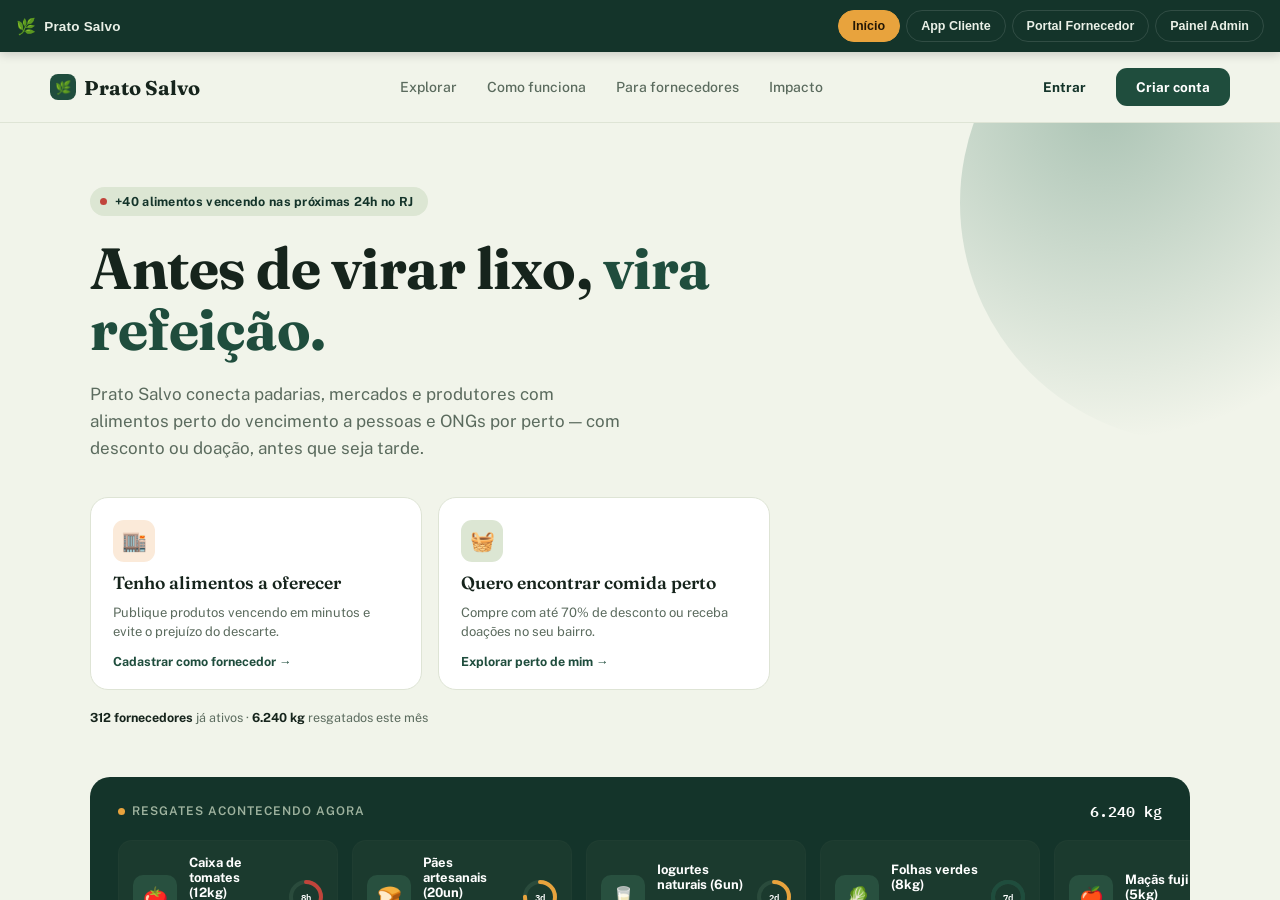
==== prato-salvo/index.html @ ed72ec83 "Add files via upload" ====
<!DOCTYPE html>
<html lang="pt-BR">
<head>
<meta charset="UTF-8">
<meta name="viewport" content="width=device-width, initial-scale=1">
<title>Prato Salvo — Plataforma Completa</title>

<!--
  ===========================================================================
  index.html — SHELL / ROUTER da plataforma Prato Salvo
  ===========================================================================
  Este arquivo NÃO contém nenhuma regra de negócio das páginas — ele
  apenas monta a barra de navegação fixa e os 4 <iframe> que carregam,
  cada um isoladamente, uma das áreas do produto:

      pages/landing/landing.html         -> site institucional
      pages/cliente/cliente.html         -> app do cliente (mobile)
      pages/fornecedor/fornecedor.html   -> portal do fornecedor
      pages/admin/admin.html             -> painel administrativo

  Ver assets/shell/shell.js para a lógica de troca de views e o
  README.md na raiz do projeto para a visão geral da arquitetura.
  ===========================================================================
-->

<link rel="stylesheet" href="assets/shell/shell.css">
</head>
<body>

<!-- Barra de navegação fixa: troca entre as 4 áreas da plataforma -->
<div id="ps-topbar">
  <div class="ps-logo"><span class="leaf">🌿</span> Prato Salvo</div>
  <div id="ps-nav">
    <button data-view="landing" class="on">Início</button>
    <button data-view="cliente">App Cliente</button>
    <button data-view="fornecedor">Portal Fornecedor</button>
    <button data-view="admin">Painel Admin</button>
  </div>
</div>

<!-- Cada página vive isolada no seu próprio iframe (ver shell.js) -->
<div id="ps-views">
  <div class="ps-view on" id="view-landing">
    <iframe src="pages/landing/landing.html" title="Prato Salvo — Início"></iframe>
  </div>
  <div class="ps-view" id="view-cliente">
    <iframe src="pages/cliente/cliente.html" title="Prato Salvo — App do Cliente"></iframe>
  </div>
  <div class="ps-view" id="view-fornecedor">
    <iframe src="pages/fornecedor/fornecedor.html" title="Prato Salvo — Portal do Fornecedor"></iframe>
  </div>
  <div class="ps-view" id="view-admin">
    <iframe src="pages/admin/admin.html" title="Prato Salvo — Painel Administrativo"></iframe>
  </div>
</div>

<!-- Modal exibido ao clicar em "Entrar" / "Criar conta" na landing -->
<div id="ps-picker-overlay">
  <div id="ps-picker">
    <h3>Entrar no Prato Salvo</h3>
    <p>Escolha como você quer continuar:</p>
    <div class="opt" data-view="cliente"><span class="ic">🧺</span> Sou cliente — quero encontrar comida</div>
    <div class="opt" data-view="fornecedor"><span class="ic">🏬</span> Sou fornecedor — quero anunciar alimentos</div>
    <div class="opt" data-view="admin"><span class="ic">🛠️</span> Sou da equipe — painel administrativo</div>
    <button id="ps-picker-close">Cancelar</button>
  </div>
</div>

<script src="assets/shell/shell.js"></script>
</body>
</html>
---- prato-salvo/assets/shell/shell.css ----
/**
 * shell.css
 * ---------------------------------------------------------------
 * Estilos do "shell" (casca) da plataforma: a barra de navegação
 * fixa no topo, o container dos iframes e o modal de "Entrar /
 * Criar conta". Este é o ÚNICO CSS que vive fora dos iframes —
 * por isso usa nomes de variáveis prefixados com --shell- para
 * nunca colidir com as variáveis internas de cada página.
 * ---------------------------------------------------------------
 */

:root {
  --shell-bg: #14342A;
  --shell-ink: #EAF0E7;
  --shell-accent: #E8A33D;
  --shell-line: rgba(255, 255, 255, .12);
}

* {
  box-sizing: border-box;
}

html,
body {
  margin: 0;
  padding: 0;
  height: 100%;
  font-family: 'Segoe UI', Arial, sans-serif;
}

/* -------------------- barra de navegação -------------------- */

#ps-topbar {
  position: fixed;
  top: 0;
  left: 0;
  right: 0;
  height: 52px;
  z-index: 1000;
  background: var(--shell-bg);
  color: var(--shell-ink);
  display: flex;
  align-items: center;
  justify-content: space-between;
  padding: 0 16px;
  box-shadow: 0 2px 10px rgba(0, 0, 0, .18);
  font-size: 13.5px;
}

#ps-topbar .ps-logo {
  display: flex;
  align-items: center;
  gap: 8px;
  font-weight: 700;
  letter-spacing: .2px;
  white-space: nowrap;
}

#ps-topbar .ps-logo .leaf {
  font-size: 16px;
}

#ps-nav {
  display: flex;
  gap: 6px;
  flex-wrap: wrap;
}

#ps-nav button {
  background: transparent;
  border: 1px solid var(--shell-line);
  color: var(--shell-ink);
  font-size: 12.5px;
  font-weight: 600;
  padding: 8px 14px;
  border-radius: 999px;
  cursor: pointer;
  transition: .15s ease;
}

#ps-nav button:hover {
  background: rgba(255, 255, 255, .08);
}

/* view ativa fica destacada na barra */
#ps-nav button.on {
  background: var(--shell-accent);
  color: #241705;
  border-color: var(--shell-accent);
}

/* -------------------- área dos iframes -------------------- */

#ps-views {
  position: fixed;
  top: 52px;
  left: 0;
  right: 0;
  bottom: 0;
  background: #fff;
}

/* cada "view" ocupa toda a área disponível; apenas a .on é exibida.
   Usar display:none (em vez de destruir o iframe) preserva o estado
   de cada página (scroll, formulário, filtros...) ao trocar de aba. */
.ps-view {
  position: absolute;
  inset: 0;
  display: none;
}

.ps-view.on {
  display: block;
}

.ps-view iframe {
  width: 100%;
  height: 100%;
  border: none;
  display: block;
}

/* -------------------- modal "Entrar / Criar conta" -------------------- */

#ps-picker-overlay {
  position: fixed;
  inset: 0;
  background: rgba(20, 52, 42, .55);
  backdrop-filter: blur(2px);
  display: none;
  align-items: center;
  justify-content: center;
  z-index: 2000;
  padding: 20px;
}

#ps-picker-overlay.on {
  display: flex;
}

#ps-picker {
  background: #fff;
  border-radius: 20px;
  padding: 28px 26px;
  width: 100%;
  max-width: 380px;
  box-shadow: 0 30px 70px rgba(0, 0, 0, .35);
  font-family: 'Segoe UI', Arial, sans-serif;
}

#ps-picker h3 {
  margin: 0 0 6px;
  font-size: 18px;
  color: #16241C;
}

#ps-picker p {
  margin: 0 0 18px;
  font-size: 13px;
  color: #5B6B5E;
}

#ps-picker .opt {
  display: flex;
  align-items: center;
  gap: 12px;
  width: 100%;
  text-align: left;
  background: #F1F4EA;
  border: 1px solid #DEE4D5;
  border-radius: 14px;
  padding: 13px 14px;
  margin-bottom: 10px;
  cursor: pointer;
  font-size: 13.5px;
  font-weight: 600;
  color: #16241C;
}

#ps-picker .opt:hover {
  background: #E4EBDA;
}

#ps-picker .opt .ic {
  font-size: 18px;
}

#ps-picker-close {
  margin-top: 4px;
  width: 100%;
  text-align: center;
  background: none;
  border: none;
  color: #5B6B5E;
  font-size: 12.5px;
  padding: 8px;
  cursor: pointer;
}

/* -------------------- responsivo -------------------- */

@media (max-width: 640px) {
  #ps-topbar {
    height: auto;
    flex-wrap: wrap;
    gap: 8px;
    padding: 10px 12px;
  }

  #ps-views {
    top: 88px;
  }
}
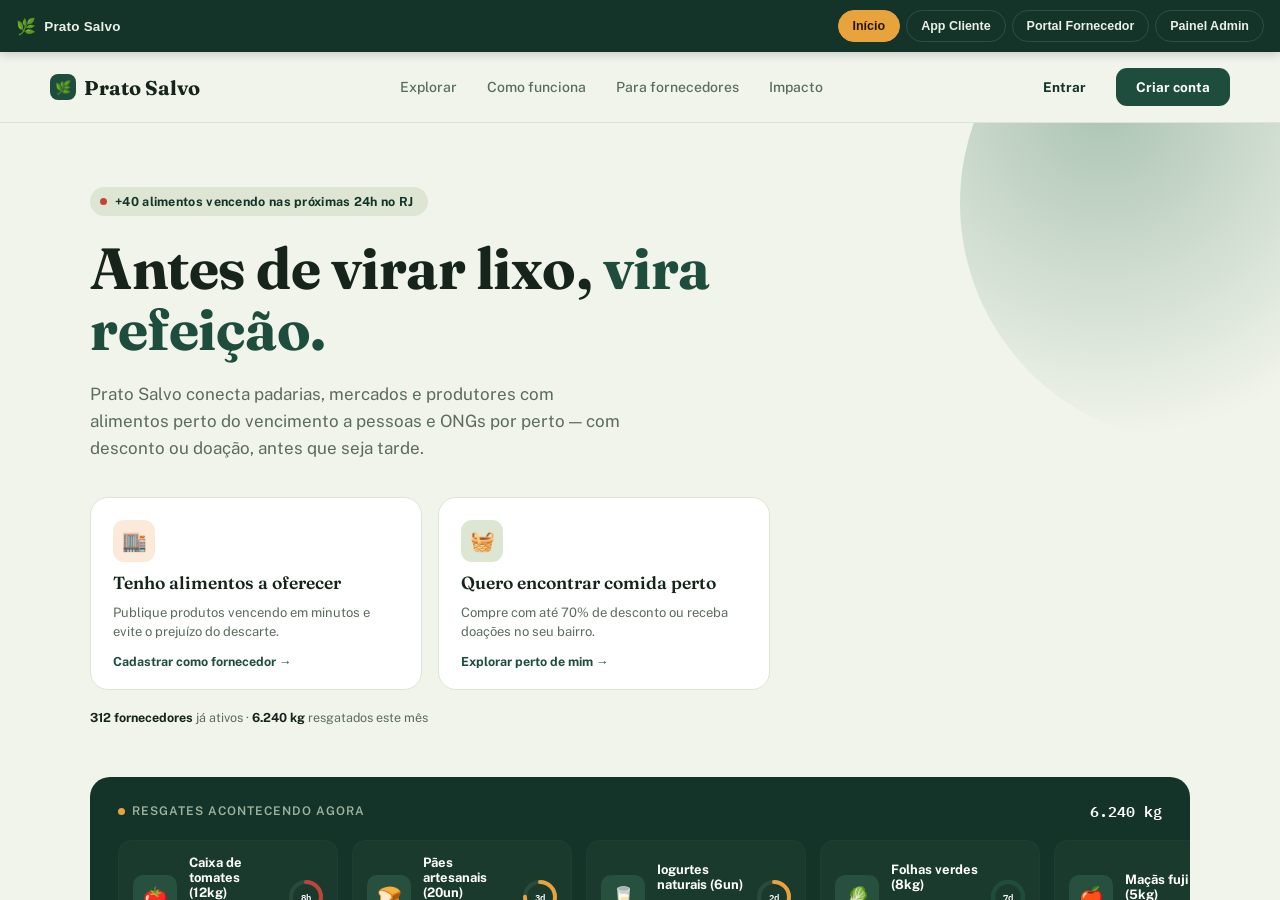
==== commit 048dd3d5: "Implementa navegação e tela inicial do Prato Salvo" ====
--- a/prato-salvo/index.html
+++ b/prato-salvo/index.html
@@ -44,7 +44,7 @@
     <iframe src="pages/landing/landing.html" title="Prato Salvo — Início"></iframe>
   </div>
   <div class="ps-view" id="view-cliente">
-    <iframe src="pages/cliente/cliente.html" title="Prato Salvo — App do Cliente"></iframe>
+    <iframe src="pages/cliente/2-app-cliente.html" title="Prato Salvo — App do Cliente"></iframe>
   </div>
   <div class="ps-view" id="view-fornecedor">
     <iframe src="pages/fornecedor/fornecedor.html" title="Prato Salvo — Portal do Fornecedor"></iframe>
@@ -59,10 +59,17 @@
   <div id="ps-picker">
     <h3>Entrar no Prato Salvo</h3>
     <p>Escolha como você quer continuar:</p>
-    <div class="opt" data-view="cliente"><span class="ic">🧺</span> Sou cliente — quero encontrar comida</div>
-    <div class="opt" data-view="fornecedor"><span class="ic">🏬</span> Sou fornecedor — quero anunciar alimentos</div>
-    <div class="opt" data-view="admin"><span class="ic">🛠️</span> Sou da equipe — painel administrativo</div>
-    <button id="ps-picker-close">Cancelar</button>
+  <div class="opt" data-view="fornecedor"><span class="ic">🏬</span> Sou fornecedor — quero anunciar alimentos</div>
+  <div class="opt" data-view="admin"><span class="ic">🛠️</span> Sou da equipe — painel administrativo</div>
+  <button id="ps-picker-close">Cancelar</button>
+  </div>
+</div>
+
+<!-- Modal exibido ao clicar em "Criar conta" na landing: tela de cadastro -->
+<div id="ps-cadastro-overlay">
+  <div id="ps-cadastro-box">
+    <button id="ps-cadastro-close" aria-label="Fechar">✕</button>
+    <iframe src="pages/Cadastro/cadastro.html" title="Prato Salvo — Criar conta"></iframe>
   </div>
 </div>
 
--- a/prato-salvo/assets/shell/shell.css
+++ b/prato-salvo/assets/shell/shell.css
@@ -197,6 +197,63 @@
   cursor: pointer;
 }
 
+/* -------------------- modal "Criar conta" (tela de cadastro) -------------------- */
+
+#ps-cadastro-overlay {
+  position: fixed;
+  inset: 0;
+  background: rgba(20, 52, 42, .55);
+  backdrop-filter: blur(2px);
+  display: none;
+  align-items: center;
+  justify-content: center;
+  z-index: 2000;
+  padding: 20px;
+}
+
+#ps-cadastro-overlay.on {
+  display: flex;
+}
+
+#ps-cadastro-box {
+  position: relative;
+  background: #fff;
+  border-radius: 16px;
+  width: 100%;
+  max-width: 960px;
+  height: 90vh;
+  max-height: 720px;
+  box-shadow: 0 30px 70px rgba(0, 0, 0, .35);
+  overflow: hidden;
+}
+
+#ps-cadastro-box iframe {
+  width: 100%;
+  height: 100%;
+  border: none;
+  display: block;
+}
+
+#ps-cadastro-close {
+  position: absolute;
+  top: 12px;
+  right: 12px;
+  z-index: 1;
+  width: 32px;
+  height: 32px;
+  border-radius: 50%;
+  border: none;
+  background: rgba(20, 52, 42, .85);
+  color: #EAF0E7;
+  font-size: 14px;
+  line-height: 1;
+  cursor: pointer;
+}
+
+#ps-cadastro-close:hover {
+  background: #14342A;
+}
+
 /* -------------------- responsivo -------------------- */
 
 @media (max-width: 640px) {
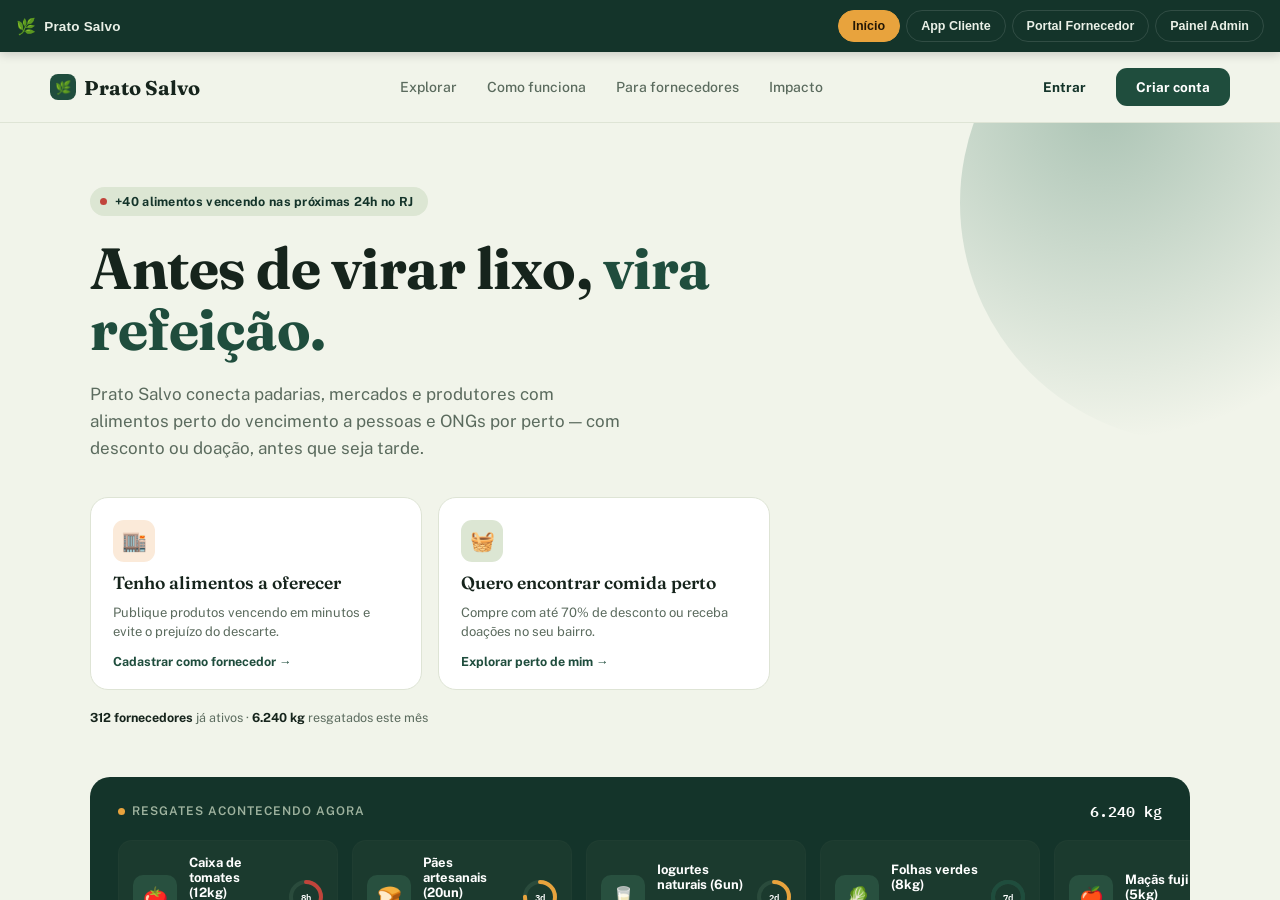
==== commit cb2142ab: "Atualiza páginas de cliente e fornecedor" ====
--- a/prato-salvo/index.html
+++ b/prato-salvo/index.html
@@ -44,7 +44,7 @@
     <iframe src="pages/landing/landing.html" title="Prato Salvo — Início"></iframe>
   </div>
   <div class="ps-view" id="view-cliente">
-    <iframe src="pages/cliente/2-app-cliente.html" title="Prato Salvo — App do Cliente"></iframe>
+    <iframe src="pages/cliente/cliente.html" title="Prato Salvo — App do Cliente"></iframe>
   </div>
   <div class="ps-view" id="view-fornecedor">
     <iframe src="pages/fornecedor/fornecedor.html" title="Prato Salvo — Portal do Fornecedor"></iframe>
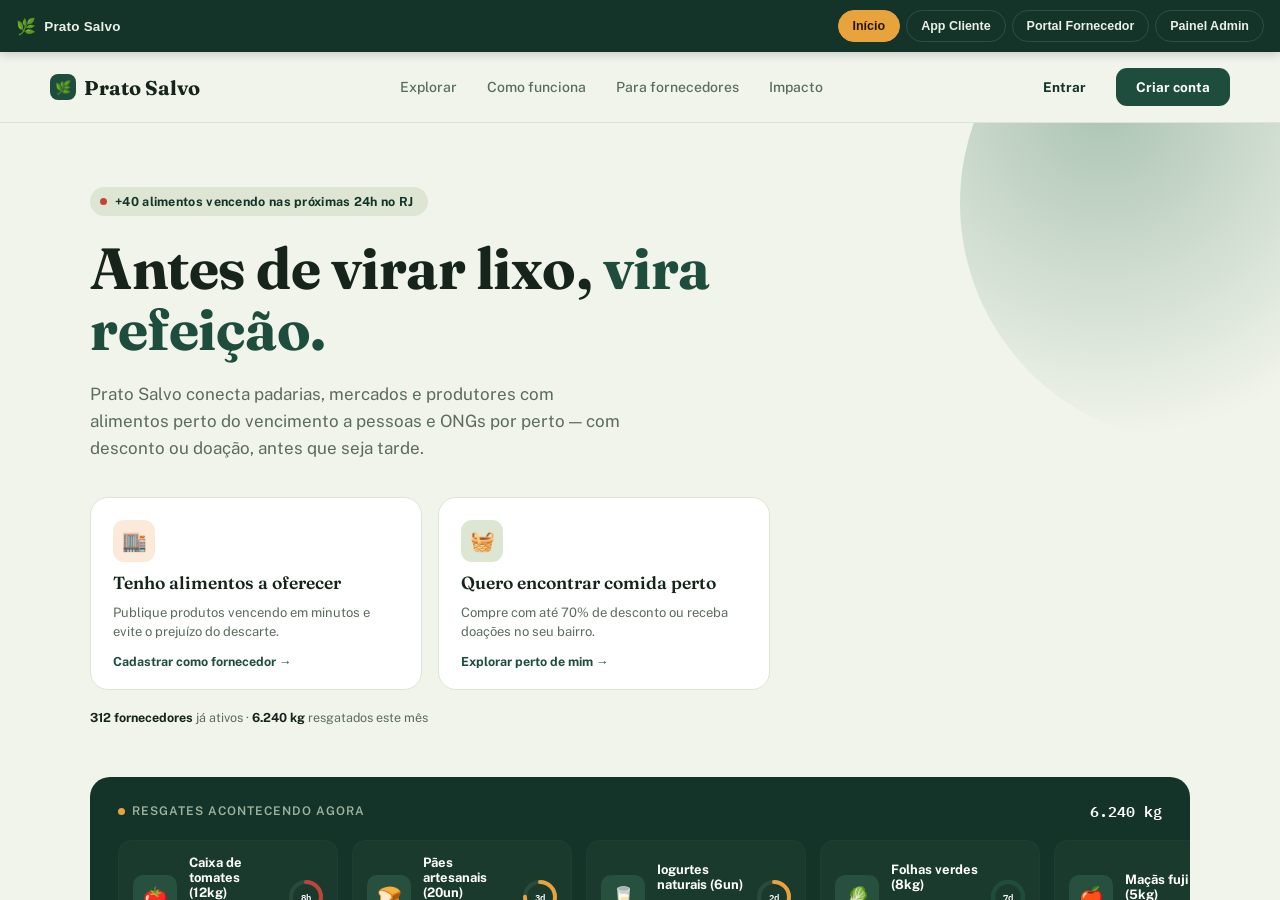
==== commit 2f6f95c5: "Finalizando detalhes" ====
--- a/prato-salvo/index.html
+++ b/prato-salvo/index.html
@@ -59,6 +59,7 @@
   <div id="ps-picker">
     <h3>Entrar no Prato Salvo</h3>
     <p>Escolha como você quer continuar:</p>
+  <div class="opt" data-view="cliente"><span class="ic">🧺</span> Sou cliente — quero encontrar comida</div>
   <div class="opt" data-view="fornecedor"><span class="ic">🏬</span> Sou fornecedor — quero anunciar alimentos</div>
   <div class="opt" data-view="admin"><span class="ic">🛠️</span> Sou da equipe — painel administrativo</div>
   <button id="ps-picker-close">Cancelar</button>
